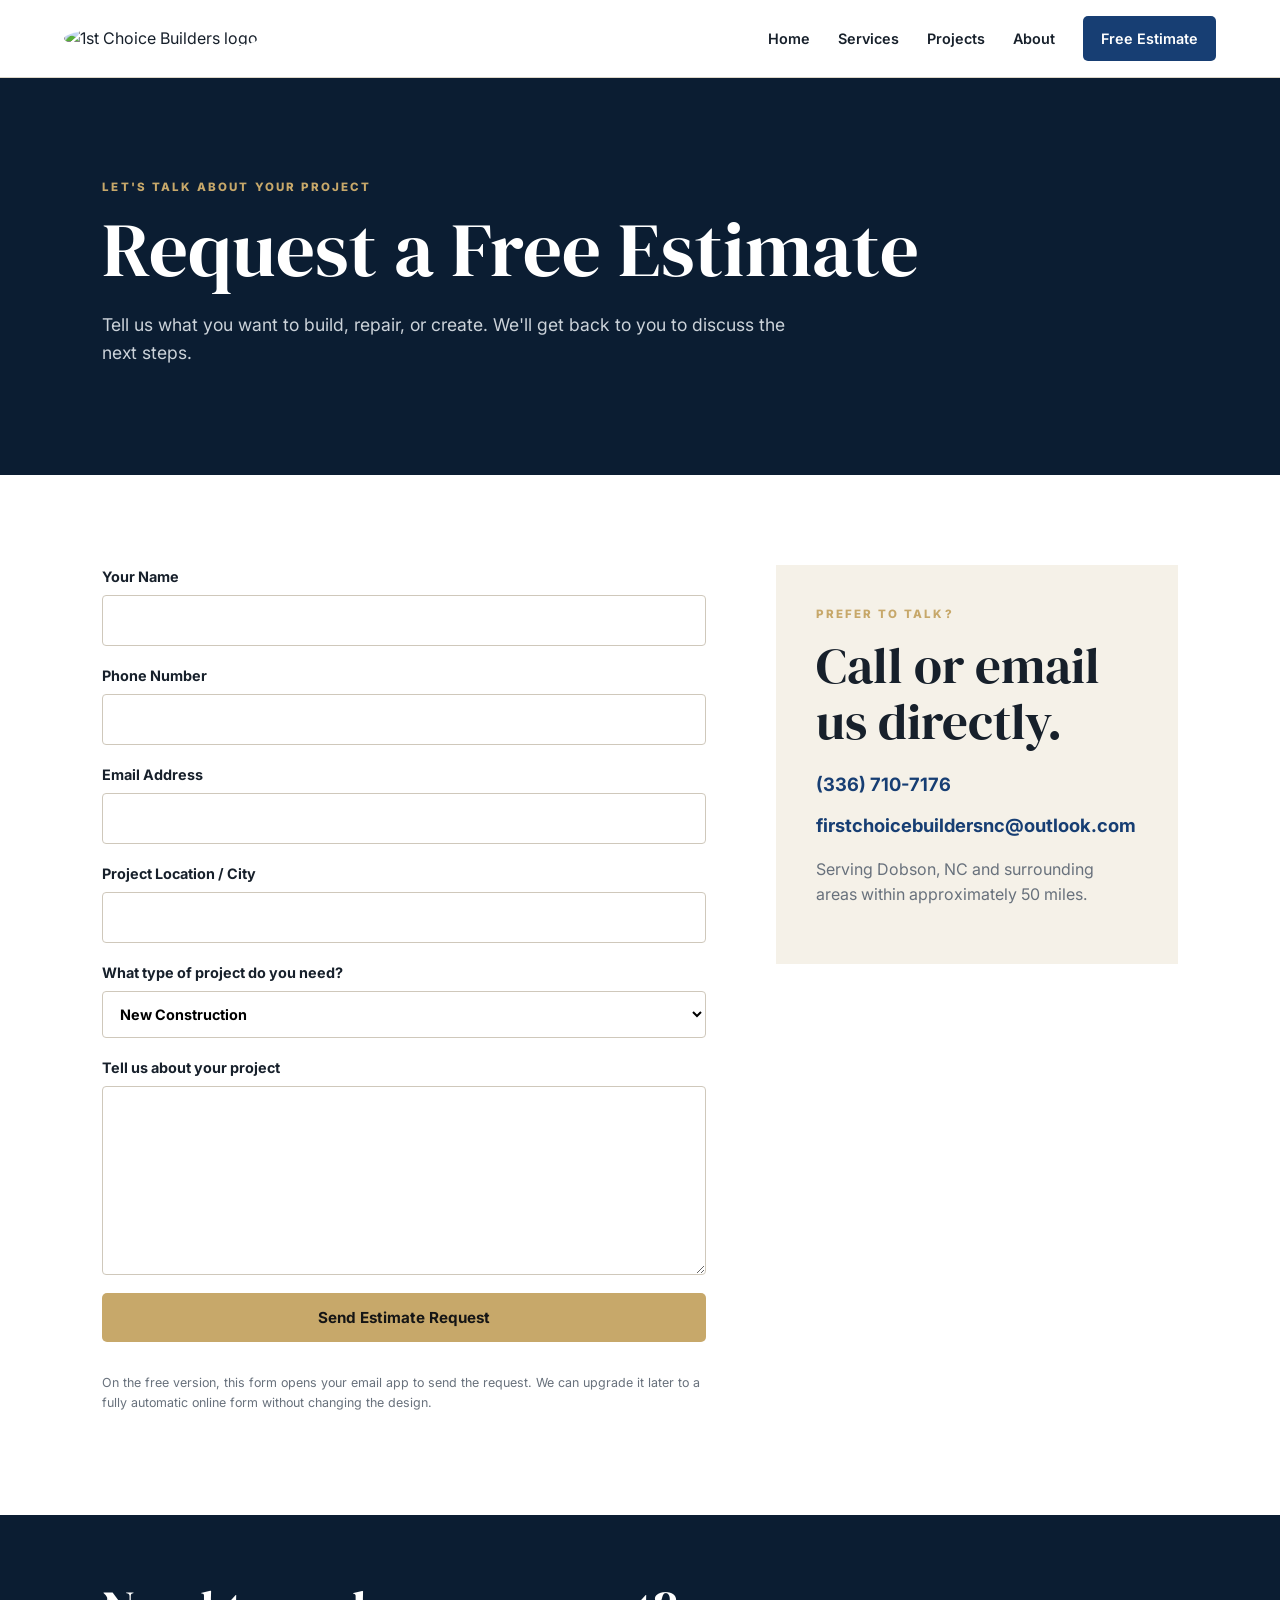
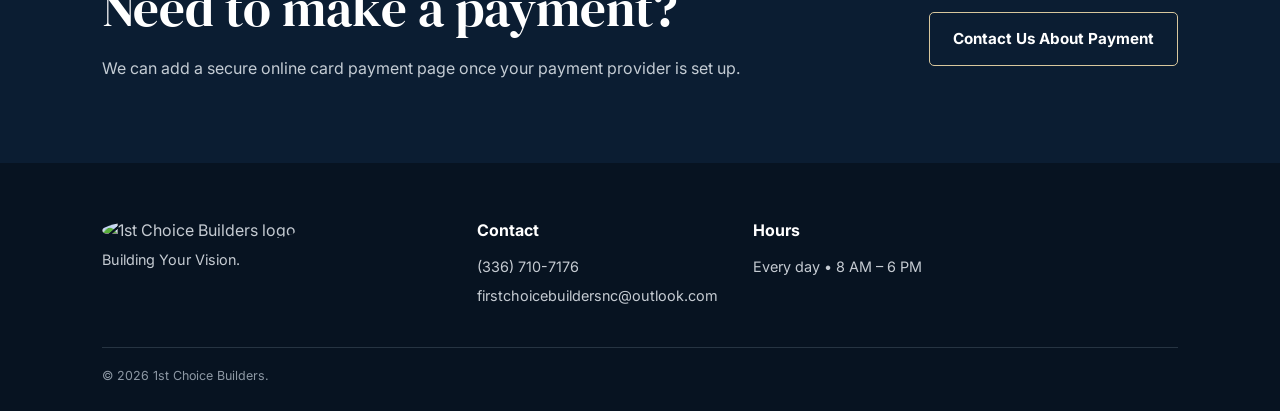
==== estimate.html @ 0dff6f92 "Add files via upload" ====
<!DOCTYPE html>
<html lang="en"><head><meta charset="UTF-8"><meta name="viewport" content="width=device-width, initial-scale=1.0"><title>Free Estimate | 1st Choice Builders</title><link rel="stylesheet" href="styles.css"></head>
<body>
<header class="site-header"><a class="brand" href="index.html"><img src="assets/logo.png" alt="1st Choice Builders logo"></a><button class="menu-toggle">☰</button><nav class="nav"><a href="index.html">Home</a><a href="services.html">Services</a><a href="projects.html">Projects</a><a href="about.html">About</a><a class="nav-cta" href="estimate.html">Free Estimate</a></nav></header>
<main>
<section class="page-hero"><p class="eyebrow">LET'S TALK ABOUT YOUR PROJECT</p><h1>Request a Free Estimate</h1><p>Tell us what you want to build, repair, or create. We'll get back to you to discuss the next steps.</p></section>
<section class="section form-section">
<form id="estimateForm" action="mailto:firstchoicebuildersnc@outlook.com" method="post" enctype="text/plain">
<label>Your Name<input type="text" name="Name" required></label>
<label>Phone Number<input type="tel" name="Phone" required></label>
<label>Email Address<input type="email" name="Email" required></label>
<label>Project Location / City<input type="text" name="Location"></label>
<label>What type of project do you need?<select name="Project Type"><option>New Construction</option><option>Deck or Porch</option><option>Building / Shed / Barn</option><option>Treehouse / Custom Build</option><option>Hardwood Flooring</option><option>Metal Roofing</option><option>Welding / Repair</option><option>Custom Tool / Knife / Axe</option><option>Other</option></select></label>
<label>Tell us about your project<textarea name="Project Details" rows="7" required></textarea></label>
<button class="button primary" type="submit">Send Estimate Request</button>
<p class="form-note">On the free version, this form opens your email app to send the request. We can upgrade it later to a fully automatic online form without changing the design.</p>
</form>
<div class="contact-box"><p class="eyebrow">PREFER TO TALK?</p><h2>Call or email us directly.</h2><a class="big-contact" href="tel:+13367107176">(336) 710-7176</a><a class="big-contact" href="mailto:firstchoicebuildersnc@outlook.com">firstchoicebuildersnc@outlook.com</a><p>Serving Dobson, NC and surrounding areas within approximately 50 miles.</p></div>
</section>
<section class="cta"><div><h2>Need to make a payment?</h2><p>We can add a secure online card payment page once your payment provider is set up.</p></div><a class="button secondary" href="mailto:firstchoicebuildersnc@outlook.com?subject=Payment%20Question">Contact Us About Payment</a></section>
</main>
<footer class="footer"><div><img src="assets/logo.png" alt="1st Choice Builders logo"><p>Building Your Vision.</p></div><div><h4>Contact</h4><a href="tel:+13367107176">(336) 710-7176</a><a href="mailto:firstchoicebuildersnc@outlook.com">firstchoicebuildersnc@outlook.com</a></div><div><h4>Hours</h4><p>Every day • 8 AM – 6 PM</p></div><div class="copyright">© 2026 1st Choice Builders.</div></footer><script src="script.js"></script></body></html>
---- styles.css ----
@import url('https://fonts.googleapis.com/css2?family=DM+Serif+Display&family=Inter:wght@400;500;600;700;800&display=swap');
:root{--navy:#0b1d32;--blue:#173e73;--gold:#c7a86a;--cream:#f5f1e8;--ink:#17202b;--muted:#68717c;--line:#ddd6c8}
*{box-sizing:border-box}html{scroll-behavior:smooth}body{margin:0;font-family:Inter,Arial,sans-serif;color:var(--ink);background:#fff;line-height:1.6}a{color:inherit;text-decoration:none}.site-header{height:78px;padding:10px 5vw;display:flex;align-items:center;justify-content:space-between;background:rgba(255,255,255,.97);border-bottom:1px solid var(--line);position:sticky;top:0;z-index:20}.brand img{height:58px;width:58px;object-fit:cover;border-radius:50%}.nav{display:flex;align-items:center;gap:28px;font-size:.9rem;font-weight:600}.nav a:hover{color:var(--blue)}.nav-cta{background:var(--blue);color:#fff!important;padding:11px 18px;border-radius:5px}.menu-toggle{display:none;border:0;background:none;font-size:1.8rem}.hero{min-height:650px;display:flex;align-items:center;position:relative;background-image:url('assets/treehouse-river.png');background-size:cover;background-position:center}.hero-overlay{position:absolute;inset:0;background:linear-gradient(90deg,rgba(5,17,29,.88),rgba(5,17,29,.35),rgba(5,17,29,.2))}.hero-content{position:relative;color:#fff;max-width:760px;margin-left:8vw;padding:70px 20px}.eyebrow{letter-spacing:.18em;font-size:.72rem;font-weight:800;text-transform:uppercase;color:var(--gold);margin:0 0 14px}.hero h1,.page-hero h1{font-family:"DM Serif Display",Georgia,serif;font-weight:400;font-size:clamp(3rem,7vw,6rem);line-height:1.02;margin:0 0 22px}.hero h1 span{color:#e2c98f}.hero-text{font-size:1.1rem;max-width:600px;color:#eee}.hero-buttons{display:flex;gap:14px;flex-wrap:wrap;margin-top:30px}.button{display:inline-block;padding:14px 23px;border-radius:5px;font-weight:700;border:1px solid transparent;cursor:pointer;font-family:inherit;font-size:.95rem}.primary{background:var(--gold);color:#151515}.primary:hover{filter:brightness(1.08)}.secondary{border-color:#d8c79d;color:#fff;background:transparent}.secondary:hover{background:rgba(255,255,255,.1)}.trust-strip{display:grid;grid-template-columns:repeat(3,1fr);background:var(--navy);color:#fff;padding:24px 8vw;gap:30px}.trust-strip div{display:flex;flex-direction:column}.trust-strip strong{font-size:1.05rem}.trust-strip span{font-size:.82rem;color:#b9c0c8}.section{padding:90px 8vw}.intro{display:grid;grid-template-columns:1fr 1.4fr;gap:70px;align-items:start}.section h2,.feature h2,.cta h2{font-family:"DM Serif Display",Georgia,serif;font-size:clamp(2.2rem,4vw,4rem);font-weight:400;line-height:1.1;margin:0 0 20px}.intro>p{font-size:1.1rem;color:var(--muted);max-width:700px}.section-heading{display:flex;justify-content:space-between;align-items:end;margin-bottom:30px}.text-link{font-weight:700;color:var(--blue)}.cards{display:grid;grid-template-columns:repeat(4,1fr);gap:18px}.card{border:1px solid var(--line);background:#fff;transition:.2s}.card:hover{transform:translateY(-4px);box-shadow:0 12px 30px rgba(0,0,0,.1)}.card-image{height:190px;background-size:cover;background-position:center}.card h3,.card p{margin-left:20px;margin-right:20px}.card h3{margin-top:18px;margin-bottom:5px}.card p{color:var(--muted);font-size:.9rem;margin-bottom:22px}.feature{display:grid;grid-template-columns:1.2fr 1fr;background:var(--cream)}.feature-image{min-height:520px;background-size:cover;background-position:center}.feature-copy{padding:90px 8vw}.feature-copy p:not(.eyebrow){color:var(--muted);font-size:1.05rem;margin-bottom:28px}.gallery-grid{display:grid;grid-template-columns:2fr 1fr 1fr;gap:16px}.gallery-grid img{width:100%;height:330px;object-fit:cover}.gallery-grid img:first-child{height:330px}.cta{padding:65px 8vw;background:var(--navy);color:#fff;display:flex;justify-content:space-between;align-items:center;gap:30px}.cta p:not(.eyebrow){color:#c4ccd4}.footer{background:#071321;color:#c5cbd2;padding:55px 8vw 25px;display:grid;grid-template-columns:2fr 1fr 1.3fr 1fr;gap:35px;position:relative}.footer img{width:75px;height:75px;border-radius:50%;object-fit:cover}.footer h4{color:#fff;margin:0 0 12px}.footer a,.footer p{display:block;margin:5px 0;font-size:.9rem}.copyright{grid-column:1/-1;border-top:1px solid #263442;padding-top:18px;font-size:.78rem;color:#8d98a4}.page-hero{background:var(--navy);color:#fff;padding:100px 8vw 90px}.page-hero h1{font-size:clamp(3rem,6vw,5.5rem);max-width:850px}.page-hero>p:last-child{max-width:700px;color:#cbd2d9;font-size:1.1rem}.service-list{padding-top:50px}.service-row{display:grid;grid-template-columns:1fr 1fr;gap:70px;align-items:center;padding:55px 0;border-bottom:1px solid var(--line)}.service-row.reverse .service-photo{order:2}.service-photo{height:360px;background-size:cover;background-position:center}.service-row h2{font-size:2.6rem}.service-row p:not(.eyebrow){color:var(--muted);font-size:1.05rem}.project-gallery{display:grid;grid-template-columns:repeat(2,1fr);gap:22px}.project-item{border:1px solid var(--line);background:#fff}.project-item.large{grid-column:1/-1}.project-item img{width:100%;height:330px;object-fit:cover;display:block}.project-item.large img{height:520px}.project-item h3,.project-item p{margin:12px 20px}.project-item p{color:var(--muted);font-size:.9rem;margin-bottom:20px}.about-grid{display:grid;grid-template-columns:1fr 1fr;gap:70px;align-items:center}.about-grid img{width:100%;max-height:600px;object-fit:cover}.about-grid p:not(.eyebrow){color:var(--muted);font-size:1.05rem}.values{display:grid;grid-template-columns:repeat(3,1fr);gap:20px;padding:70px 8vw;background:var(--cream)}.values>div{padding:28px;border:1px solid #ddd3c0}.values h3{margin-top:0}.values p{color:var(--muted)}.form-section{display:grid;grid-template-columns:1.2fr .8fr;gap:70px}.form-section form{display:flex;flex-direction:column;gap:18px}.form-section label{font-weight:700;font-size:.9rem}.form-section input,.form-section select,.form-section textarea{display:block;width:100%;margin-top:7px;padding:13px;border:1px solid #cfc8bb;border-radius:4px;font:inherit;background:#fff}.form-section textarea{resize:vertical}.form-note{font-size:.78rem;color:var(--muted)}.contact-box{background:var(--cream);padding:40px;height:max-content}.big-contact{display:block;font-size:1.15rem;font-weight:700;color:var(--blue);margin:12px 0}.contact-box p:last-child{color:var(--muted)}
@media(max-width:850px){.site-header{height:68px}.brand img{height:50px;width:50px}.menu-toggle{display:block}.nav{display:none;position:absolute;top:68px;left:0;right:0;background:#fff;padding:20px 6vw;flex-direction:column;align-items:stretch;gap:15px;border-bottom:1px solid var(--line)}.nav.open{display:flex}.nav-cta{text-align:center}.hero{min-height:610px}.hero-content{margin-left:0;padding:50px 7vw}.trust-strip{grid-template-columns:1fr;padding:24px 7vw;gap:15px}.section{padding:65px 7vw}.intro,.feature,.about-grid,.form-section{grid-template-columns:1fr;gap:35px}.cards{grid-template-columns:1fr 1fr}.feature-image{min-height:360px}.feature-copy{padding:65px 7vw}.gallery-grid{grid-template-columns:1fr}.gallery-grid img,.gallery-grid img:first-child{height:260px}.cta{padding:50px 7vw;flex-direction:column;align-items:flex-start}.footer{grid-template-columns:1fr 1fr;padding:45px 7vw 20px}.service-row{grid-template-columns:1fr;gap:25px}.service-row.reverse .service-photo{order:0}.service-photo{height:280px}.project-gallery{grid-template-columns:1fr}.project-item.large{grid-column:auto}.project-item.large img,.project-item img{height:280px}.values{grid-template-columns:1fr;padding:55px 7vw}.page-hero{padding:75px 7vw 65px}}
@media(max-width:500px){.cards{grid-template-columns:1fr}.footer{grid-template-columns:1fr}.hero h1{font-size:3.2rem}.section-heading{display:block}.section-heading .text-link{display:inline-block;margin-top:10px}}
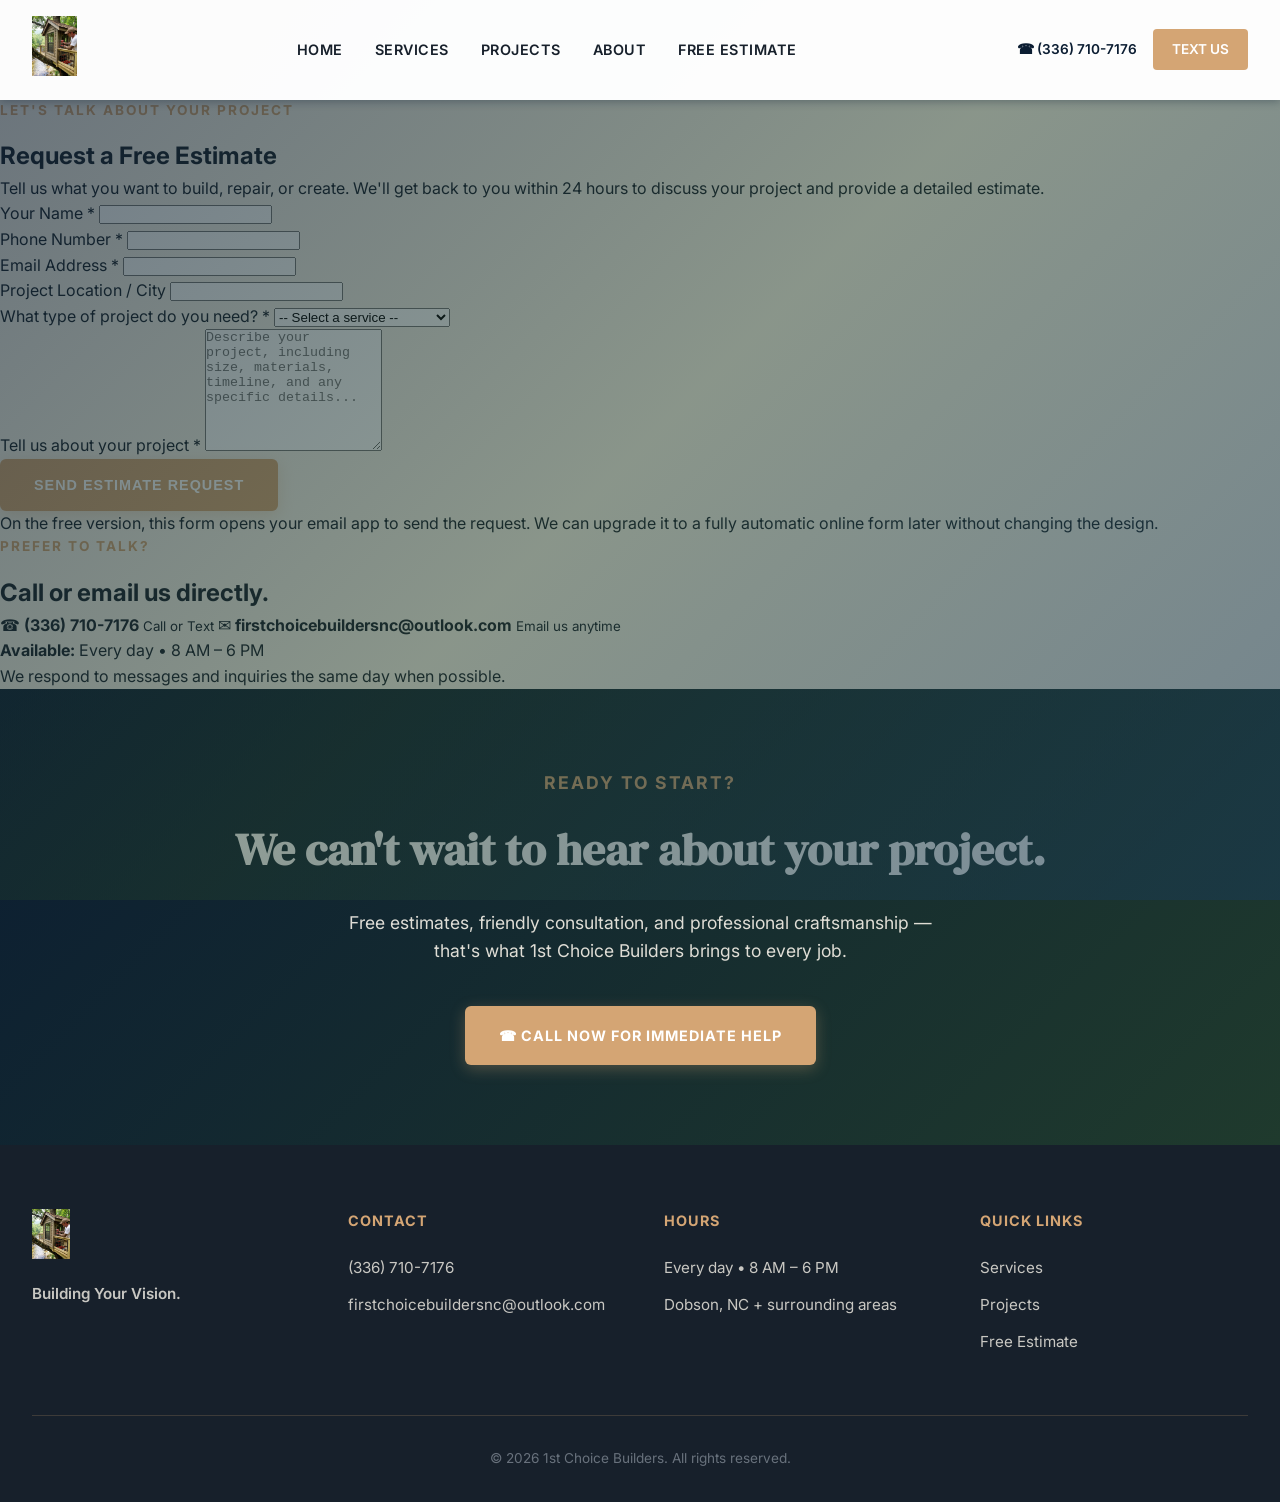
==== commit 6f10d3bc: "Redesign estimate form page with themed styling and improved UX" ====
--- a/estimate.html
+++ b/estimate.html
@@ -1,22 +1,174 @@
 <!DOCTYPE html>
-<html lang="en"><head><meta charset="UTF-8"><meta name="viewport" content="width=device-width, initial-scale=1.0"><title>Free Estimate | 1st Choice Builders</title><link rel="stylesheet" href="styles.css"></head>
+<html lang="en">
+<head>
+  <meta charset="UTF-8">
+  <meta name="viewport" content="width=device-width, initial-scale=1.0">
+  <title>Free Estimate | 1st Choice Builders</title>
+  <link rel="stylesheet" href="styles.css">
+</head>
+
 <body>
-<header class="site-header"><a class="brand" href="index.html"><img src="assets/logo.png" alt="1st Choice Builders logo"></a><button class="menu-toggle">☰</button><nav class="nav"><a href="index.html">Home</a><a href="services.html">Services</a><a href="projects.html">Projects</a><a href="about.html">About</a><a class="nav-cta" href="estimate.html">Free Estimate</a></nav></header>
-<main>
-<section class="page-hero"><p class="eyebrow">LET'S TALK ABOUT YOUR PROJECT</p><h1>Request a Free Estimate</h1><p>Tell us what you want to build, repair, or create. We'll get back to you to discuss the next steps.</p></section>
-<section class="section form-section">
-<form id="estimateForm" action="mailto:firstchoicebuildersnc@outlook.com" method="post" enctype="text/plain">
-<label>Your Name<input type="text" name="Name" required></label>
-<label>Phone Number<input type="tel" name="Phone" required></label>
-<label>Email Address<input type="email" name="Email" required></label>
-<label>Project Location / City<input type="text" name="Location"></label>
-<label>What type of project do you need?<select name="Project Type"><option>New Construction</option><option>Deck or Porch</option><option>Building / Shed / Barn</option><option>Treehouse / Custom Build</option><option>Hardwood Flooring</option><option>Metal Roofing</option><option>Welding / Repair</option><option>Custom Tool / Knife / Axe</option><option>Other</option></select></label>
-<label>Tell us about your project<textarea name="Project Details" rows="7" required></textarea></label>
-<button class="button primary" type="submit">Send Estimate Request</button>
-<p class="form-note">On the free version, this form opens your email app to send the request. We can upgrade it later to a fully automatic online form without changing the design.</p>
-</form>
-<div class="contact-box"><p class="eyebrow">PREFER TO TALK?</p><h2>Call or email us directly.</h2><a class="big-contact" href="tel:+13367107176">(336) 710-7176</a><a class="big-contact" href="mailto:firstchoicebuildersnc@outlook.com">firstchoicebuildersnc@outlook.com</a><p>Serving Dobson, NC and surrounding areas within approximately 50 miles.</p></div>
-</section>
-<section class="cta"><div><h2>Need to make a payment?</h2><p>We can add a secure online card payment page once your payment provider is set up.</p></div><a class="button secondary" href="mailto:firstchoicebuildersnc@outlook.com?subject=Payment%20Question">Contact Us About Payment</a></section>
-</main>
-<footer class="footer"><div><img src="assets/logo.png" alt="1st Choice Builders logo"><p>Building Your Vision.</p></div><div><h4>Contact</h4><a href="tel:+13367107176">(336) 710-7176</a><a href="mailto:firstchoicebuildersnc@outlook.com">firstchoicebuildersnc@outlook.com</a></div><div><h4>Hours</h4><p>Every day • 8 AM – 6 PM</p></div><div class="copyright">© 2026 1st Choice Builders.</div></footer><script src="script.js"></script></body></html>+
+  <!-- HEADER / NAVIGATION -->
+  <header class="site-header">
+    <a href="index.html" class="logo-link">
+      <img src="logo.png" alt="1st Choice Builders logo">
+    </a>
+
+    <nav class="main-nav">
+      <a href="index.html">HOME</a>
+      <a href="services.html">SERVICES</a>
+      <a href="projects.html">PROJECTS</a>
+      <a href="about.html">ABOUT</a>
+      <a href="estimate.html">FREE ESTIMATE</a>
+    </nav>
+
+    <div class="header-contact">
+      <a href="tel:3367107176">☎ (336) 710-7176</a>
+      <a href="sms:3367107176" class="header-button">TEXT US</a>
+    </div>
+  </header>
+
+  <main>
+
+    <!-- PAGE HERO -->
+    <section class="page-hero">
+      <div class="hero-overlay"></div>
+      <div class="page-hero-content">
+        <p class="section-label">LET'S TALK ABOUT YOUR PROJECT</p>
+        <h1>Request a Free Estimate</h1>
+        <p>Tell us what you want to build, repair, or create. We'll get back to you within 24 hours to discuss your project and provide a detailed estimate.</p>
+      </div>
+    </section>
+
+    <!-- FORM SECTION -->
+    <section class="estimate-section">
+
+      <div class="form-wrapper">
+        <form id="estimateForm" action="mailto:firstchoicebuildersnc@outlook.com" method="post" enctype="text/plain">
+
+          <div class="form-group">
+            <label for="name">Your Name *</label>
+            <input type="text" id="name" name="Name" required>
+          </div>
+
+          <div class="form-row">
+            <div class="form-group">
+              <label for="phone">Phone Number *</label>
+              <input type="tel" id="phone" name="Phone" required>
+            </div>
+            <div class="form-group">
+              <label for="email">Email Address *</label>
+              <input type="email" id="email" name="Email" required>
+            </div>
+          </div>
+
+          <div class="form-group">
+            <label for="location">Project Location / City</label>
+            <input type="text" id="location" name="Location">
+          </div>
+
+          <div class="form-group">
+            <label for="project-type">What type of project do you need? *</label>
+            <select id="project-type" name="Project Type" required>
+              <option value="">-- Select a service --</option>
+              <option value="New Construction">New Construction</option>
+              <option value="Deck or Porch">Deck or Porch</option>
+              <option value="Building / Shed / Barn">Building / Shed / Barn</option>
+              <option value="Treehouse / Custom Build">Treehouse / Custom Build</option>
+              <option value="Metal Roofing">Metal Roofing</option>
+              <option value="Hardwood Flooring">Hardwood Flooring</option>
+              <option value="Welding / Fabrication">Welding / Fabrication</option>
+              <option value="Repairs / Additions">Repairs / Additions</option>
+              <option value="Other">Other / Custom Project</option>
+            </select>
+          </div>
+
+          <div class="form-group">
+            <label for="details">Tell us about your project *</label>
+            <textarea id="details" name="Project Details" rows="8" placeholder="Describe your project, including size, materials, timeline, and any specific details..." required></textarea>
+          </div>
+
+          <button type="submit" class="button button-gold">SEND ESTIMATE REQUEST</button>
+
+          <p class="form-note">
+            On the free version, this form opens your email app to send the request. We can upgrade it to a fully automatic online form later without changing the design.
+          </p>
+
+        </form>
+      </div>
+
+      <!-- CONTACT ALTERNATIVE -->
+      <div class="contact-box">
+        <p class="section-label">PREFER TO TALK?</p>
+        <h2>Call or email us directly.</h2>
+        
+        <div class="contact-links">
+          <a href="tel:3367107176" class="contact-link">
+            <span class="contact-icon">☎</span>
+            <span class="contact-info">
+              <strong>(336) 710-7176</strong>
+              <small>Call or Text</small>
+            </span>
+          </a>
+
+          <a href="mailto:firstchoicebuildersnc@outlook.com" class="contact-link">
+            <span class="contact-icon">✉</span>
+            <span class="contact-info">
+              <strong>firstchoicebuildersnc@outlook.com</strong>
+              <small>Email us anytime</small>
+            </span>
+          </a>
+        </div>
+
+        <p class="contact-hours">
+          <strong>Available:</strong> Every day • 8 AM – 6 PM<br>
+          We respond to messages and inquiries the same day when possible.
+        </p>
+      </div>
+
+    </section>
+
+    <!-- CTA SECTION -->
+    <section class="cta-section">
+      <p class="section-label">READY TO START?</p>
+      <h2>We can't wait to hear about your project.</h2>
+      <p>Free estimates, friendly consultation, and professional craftsmanship — that's what 1st Choice Builders brings to every job.</p>
+      <a href="tel:3367107176" class="button button-gold">☎ CALL NOW FOR IMMEDIATE HELP</a>
+    </section>
+
+  </main>
+
+  <!-- FOOTER -->
+  <footer class="site-footer">
+    <div class="footer-brand">
+      <img src="logo.png" alt="1st Choice Builders logo">
+      <p>Building Your Vision.</p>
+    </div>
+
+    <div class="footer-contact">
+      <h3>CONTACT</h3>
+      <a href="tel:3367107176">(336) 710-7176</a>
+      <a href="mailto:firstchoicebuildersnc@outlook.com">firstchoicebuildersnc@outlook.com</a>
+    </div>
+
+    <div class="footer-hours">
+      <h3>HOURS</h3>
+      <p>Every day • 8 AM – 6 PM</p>
+      <p>Dobson, NC + surrounding areas</p>
+    </div>
+
+    <div class="footer-links">
+      <h3>QUICK LINKS</h3>
+      <a href="services.html">Services</a>
+      <a href="projects.html">Projects</a>
+      <a href="estimate.html">Free Estimate</a>
+    </div>
+
+    <div class="copyright">
+      © 2026 1st Choice Builders. All rights reserved.
+    </div>
+  </footer>
+
+</body>
+</html>
--- a/styles.css
+++ b/styles.css
@@ -1,5 +1,591 @@
-@import url('https://fonts.googleapis.com/css2?family=DM+Serif+Display&family=Inter:wght@400;500;600;700;800&display=swap');
-:root{--navy:#0b1d32;--blue:#173e73;--gold:#c7a86a;--cream:#f5f1e8;--ink:#17202b;--muted:#68717c;--line:#ddd6c8}
-*{box-sizing:border-box}html{scroll-behavior:smooth}body{margin:0;font-family:Inter,Arial,sans-serif;color:var(--ink);background:#fff;line-height:1.6}a{color:inherit;text-decoration:none}.site-header{height:78px;padding:10px 5vw;display:flex;align-items:center;justify-content:space-between;background:rgba(255,255,255,.97);border-bottom:1px solid var(--line);position:sticky;top:0;z-index:20}.brand img{height:58px;width:58px;object-fit:cover;border-radius:50%}.nav{display:flex;align-items:center;gap:28px;font-size:.9rem;font-weight:600}.nav a:hover{color:var(--blue)}.nav-cta{background:var(--blue);color:#fff!important;padding:11px 18px;border-radius:5px}.menu-toggle{display:none;border:0;background:none;font-size:1.8rem}.hero{min-height:650px;display:flex;align-items:center;position:relative;background-image:url('assets/treehouse-river.png');background-size:cover;background-position:center}.hero-overlay{position:absolute;inset:0;background:linear-gradient(90deg,rgba(5,17,29,.88),rgba(5,17,29,.35),rgba(5,17,29,.2))}.hero-content{position:relative;color:#fff;max-width:760px;margin-left:8vw;padding:70px 20px}.eyebrow{letter-spacing:.18em;font-size:.72rem;font-weight:800;text-transform:uppercase;color:var(--gold);margin:0 0 14px}.hero h1,.page-hero h1{font-family:"DM Serif Display",Georgia,serif;font-weight:400;font-size:clamp(3rem,7vw,6rem);line-height:1.02;margin:0 0 22px}.hero h1 span{color:#e2c98f}.hero-text{font-size:1.1rem;max-width:600px;color:#eee}.hero-buttons{display:flex;gap:14px;flex-wrap:wrap;margin-top:30px}.button{display:inline-block;padding:14px 23px;border-radius:5px;font-weight:700;border:1px solid transparent;cursor:pointer;font-family:inherit;font-size:.95rem}.primary{background:var(--gold);color:#151515}.primary:hover{filter:brightness(1.08)}.secondary{border-color:#d8c79d;color:#fff;background:transparent}.secondary:hover{background:rgba(255,255,255,.1)}.trust-strip{display:grid;grid-template-columns:repeat(3,1fr);background:var(--navy);color:#fff;padding:24px 8vw;gap:30px}.trust-strip div{display:flex;flex-direction:column}.trust-strip strong{font-size:1.05rem}.trust-strip span{font-size:.82rem;color:#b9c0c8}.section{padding:90px 8vw}.intro{display:grid;grid-template-columns:1fr 1.4fr;gap:70px;align-items:start}.section h2,.feature h2,.cta h2{font-family:"DM Serif Display",Georgia,serif;font-size:clamp(2.2rem,4vw,4rem);font-weight:400;line-height:1.1;margin:0 0 20px}.intro>p{font-size:1.1rem;color:var(--muted);max-width:700px}.section-heading{display:flex;justify-content:space-between;align-items:end;margin-bottom:30px}.text-link{font-weight:700;color:var(--blue)}.cards{display:grid;grid-template-columns:repeat(4,1fr);gap:18px}.card{border:1px solid var(--line);background:#fff;transition:.2s}.card:hover{transform:translateY(-4px);box-shadow:0 12px 30px rgba(0,0,0,.1)}.card-image{height:190px;background-size:cover;background-position:center}.card h3,.card p{margin-left:20px;margin-right:20px}.card h3{margin-top:18px;margin-bottom:5px}.card p{color:var(--muted);font-size:.9rem;margin-bottom:22px}.feature{display:grid;grid-template-columns:1.2fr 1fr;background:var(--cream)}.feature-image{min-height:520px;background-size:cover;background-position:center}.feature-copy{padding:90px 8vw}.feature-copy p:not(.eyebrow){color:var(--muted);font-size:1.05rem;margin-bottom:28px}.gallery-grid{display:grid;grid-template-columns:2fr 1fr 1fr;gap:16px}.gallery-grid img{width:100%;height:330px;object-fit:cover}.gallery-grid img:first-child{height:330px}.cta{padding:65px 8vw;background:var(--navy);color:#fff;display:flex;justify-content:space-between;align-items:center;gap:30px}.cta p:not(.eyebrow){color:#c4ccd4}.footer{background:#071321;color:#c5cbd2;padding:55px 8vw 25px;display:grid;grid-template-columns:2fr 1fr 1.3fr 1fr;gap:35px;position:relative}.footer img{width:75px;height:75px;border-radius:50%;object-fit:cover}.footer h4{color:#fff;margin:0 0 12px}.footer a,.footer p{display:block;margin:5px 0;font-size:.9rem}.copyright{grid-column:1/-1;border-top:1px solid #263442;padding-top:18px;font-size:.78rem;color:#8d98a4}.page-hero{background:var(--navy);color:#fff;padding:100px 8vw 90px}.page-hero h1{font-size:clamp(3rem,6vw,5.5rem);max-width:850px}.page-hero>p:last-child{max-width:700px;color:#cbd2d9;font-size:1.1rem}.service-list{padding-top:50px}.service-row{display:grid;grid-template-columns:1fr 1fr;gap:70px;align-items:center;padding:55px 0;border-bottom:1px solid var(--line)}.service-row.reverse .service-photo{order:2}.service-photo{height:360px;background-size:cover;background-position:center}.service-row h2{font-size:2.6rem}.service-row p:not(.eyebrow){color:var(--muted);font-size:1.05rem}.project-gallery{display:grid;grid-template-columns:repeat(2,1fr);gap:22px}.project-item{border:1px solid var(--line);background:#fff}.project-item.large{grid-column:1/-1}.project-item img{width:100%;height:330px;object-fit:cover;display:block}.project-item.large img{height:520px}.project-item h3,.project-item p{margin:12px 20px}.project-item p{color:var(--muted);font-size:.9rem;margin-bottom:20px}.about-grid{display:grid;grid-template-columns:1fr 1fr;gap:70px;align-items:center}.about-grid img{width:100%;max-height:600px;object-fit:cover}.about-grid p:not(.eyebrow){color:var(--muted);font-size:1.05rem}.values{display:grid;grid-template-columns:repeat(3,1fr);gap:20px;padding:70px 8vw;background:var(--cream)}.values>div{padding:28px;border:1px solid #ddd3c0}.values h3{margin-top:0}.values p{color:var(--muted)}.form-section{display:grid;grid-template-columns:1.2fr .8fr;gap:70px}.form-section form{display:flex;flex-direction:column;gap:18px}.form-section label{font-weight:700;font-size:.9rem}.form-section input,.form-section select,.form-section textarea{display:block;width:100%;margin-top:7px;padding:13px;border:1px solid #cfc8bb;border-radius:4px;font:inherit;background:#fff}.form-section textarea{resize:vertical}.form-note{font-size:.78rem;color:var(--muted)}.contact-box{background:var(--cream);padding:40px;height:max-content}.big-contact{display:block;font-size:1.15rem;font-weight:700;color:var(--blue);margin:12px 0}.contact-box p:last-child{color:var(--muted)}
-@media(max-width:850px){.site-header{height:68px}.brand img{height:50px;width:50px}.menu-toggle{display:block}.nav{display:none;position:absolute;top:68px;left:0;right:0;background:#fff;padding:20px 6vw;flex-direction:column;align-items:stretch;gap:15px;border-bottom:1px solid var(--line)}.nav.open{display:flex}.nav-cta{text-align:center}.hero{min-height:610px}.hero-content{margin-left:0;padding:50px 7vw}.trust-strip{grid-template-columns:1fr;padding:24px 7vw;gap:15px}.section{padding:65px 7vw}.intro,.feature,.about-grid,.form-section{grid-template-columns:1fr;gap:35px}.cards{grid-template-columns:1fr 1fr}.feature-image{min-height:360px}.feature-copy{padding:65px 7vw}.gallery-grid{grid-template-columns:1fr}.gallery-grid img,.gallery-grid img:first-child{height:260px}.cta{padding:50px 7vw;flex-direction:column;align-items:flex-start}.footer{grid-template-columns:1fr 1fr;padding:45px 7vw 20px}.service-row{grid-template-columns:1fr;gap:25px}.service-row.reverse .service-photo{order:0}.service-photo{height:280px}.project-gallery{grid-template-columns:1fr}.project-item.large{grid-column:auto}.project-item.large img,.project-item img{height:280px}.values{grid-template-columns:1fr;padding:55px 7vw}.page-hero{padding:75px 7vw 65px}}
-@media(max-width:500px){.cards{grid-template-columns:1fr}.footer{grid-template-columns:1fr}.hero h1{font-size:3.2rem}.section-heading{display:block}.section-heading .text-link{display:inline-block;margin-top:10px}}
+@import url('https://fonts.googleapis.com/css2?family=DM+Serif+Display:wght@400;700&family=Inter:wght@400;500;600;700;800&display=swap');
+
+/* COLOR PALETTE - Matched to treehouse image */
+:root {
+  --navy: #0b1d32;
+  --blue: #1a3a52;
+  --gold: #d4a574;
+  --bronze: #8b6f47;
+  --cream: #f5f1e8;
+  --dark-green: #2d4a3a;
+  --forest-green: #1f3a2d;
+  --ink: #17202b;
+  --muted: #68717c;
+  --line: #ddd6c8;
+  --shadow-dark: rgba(11, 29, 50, 0.3);
+}
+
+/* RESET & BASE */
+* {
+  box-sizing: border-box;
+  margin: 0;
+  padding: 0;
+}
+
+html {
+  scroll-behavior: smooth;
+}
+
+body {
+  font-family: 'Inter', Arial, sans-serif;
+  color: var(--ink);
+  background: var(--cream);
+  line-height: 1.6;
+}
+
+a {
+  color: inherit;
+  text-decoration: none;
+  transition: all 0.3s ease;
+}
+
+/* HEADER / NAVIGATION */
+.site-header {
+  display: flex;
+  justify-content: space-between;
+  align-items: center;
+  padding: 1rem 2rem;
+  background: rgba(255, 255, 255, 0.98);
+  box-shadow: 0 2px 8px var(--shadow-dark);
+  position: sticky;
+  top: 0;
+  z-index: 100;
+}
+
+.logo-link img {
+  height: 60px;
+  width: auto;
+}
+
+.main-nav {
+  display: flex;
+  gap: 2rem;
+  align-items: center;
+}
+
+.main-nav a {
+  font-weight: 600;
+  font-size: 0.9rem;
+  letter-spacing: 0.5px;
+  color: var(--ink);
+  text-transform: uppercase;
+  position: relative;
+}
+
+.main-nav a:hover {
+  color: var(--gold);
+}
+
+.main-nav a:hover::after {
+  content: '';
+  position: absolute;
+  bottom: -5px;
+  left: 0;
+  width: 100%;
+  height: 2px;
+  background: var(--gold);
+}
+
+.header-contact {
+  display: flex;
+  gap: 1rem;
+  align-items: center;
+}
+
+.header-contact a {
+  font-weight: 600;
+  font-size: 0.85rem;
+  color: var(--navy);
+}
+
+.header-button {
+  background: var(--gold);
+  color: white !important;
+  padding: 0.6rem 1.2rem;
+  border-radius: 4px;
+  font-weight: 700;
+  text-transform: uppercase;
+}
+
+.header-button:hover {
+  background: var(--bronze);
+  transform: translateY(-2px);
+  box-shadow: 0 4px 12px rgba(212, 165, 116, 0.3);
+}
+
+/* HERO SECTION */
+.hero {
+  position: relative;
+  height: 100vh;
+  min-height: 600px;
+  background-image: url('treehouse-project.png');
+  background-size: cover;
+  background-position: center;
+  background-attachment: fixed;
+  display: flex;
+  align-items: center;
+  justify-content: center;
+  overflow: hidden;
+}
+
+.hero-overlay {
+  position: absolute;
+  top: 0;
+  left: 0;
+  right: 0;
+  bottom: 0;
+  background: linear-gradient(135deg, rgba(11, 29, 50, 0.6) 0%, rgba(31, 58, 45, 0.5) 50%, rgba(26, 58, 82, 0.6) 100%);
+  z-index: 1;
+}
+
+.hero-content {
+  position: relative;
+  z-index: 2;
+  text-align: center;
+  color: white;
+  max-width: 800px;
+  padding: 2rem;
+}
+
+.location {
+  font-size: 0.95rem;
+  font-weight: 600;
+  letter-spacing: 2px;
+  text-transform: uppercase;
+  color: var(--gold);
+  margin-bottom: 1.5rem;
+  text-shadow: 0 2px 4px var(--shadow-dark);
+}
+
+.hero h1 {
+  font-family: 'DM Serif Display', serif;
+  font-size: 4.5rem;
+  line-height: 1.1;
+  font-weight: 700;
+  margin-bottom: 1.5rem;
+  text-shadow: 0 4px 8px var(--shadow-dark);
+  letter-spacing: -1px;
+}
+
+.hero-description {
+  font-size: 1.2rem;
+  line-height: 1.8;
+  margin-bottom: 2.5rem;
+  color: rgba(245, 241, 232, 0.95);
+  text-shadow: 0 2px 4px var(--shadow-dark);
+  max-width: 600px;
+  margin-left: auto;
+  margin-right: auto;
+}
+
+.hero-buttons {
+  display: flex;
+  gap: 1.5rem;
+  justify-content: center;
+  flex-wrap: wrap;
+}
+
+/* BUTTONS */
+.button {
+  padding: 1rem 2rem;
+  border-radius: 6px;
+  font-weight: 700;
+  text-transform: uppercase;
+  font-size: 0.9rem;
+  letter-spacing: 1px;
+  border: 2px solid transparent;
+  cursor: pointer;
+  transition: all 0.3s ease;
+  display: inline-block;
+  text-align: center;
+}
+
+.button-gold {
+  background: var(--gold);
+  color: white;
+  box-shadow: 0 4px 15px rgba(212, 165, 116, 0.3);
+}
+
+.button-gold:hover {
+  background: var(--bronze);
+  transform: translateY(-3px);
+  box-shadow: 0 8px 20px rgba(212, 165, 116, 0.4);
+}
+
+.button-outline {
+  background: transparent;
+  color: white;
+  border-color: var(--gold);
+}
+
+.button-outline:hover {
+  background: var(--gold);
+  color: white;
+  transform: translateY(-3px);
+  box-shadow: 0 8px 20px rgba(212, 165, 116, 0.4);
+}
+
+/* INTRO SECTION */
+.intro-section {
+  display: grid;
+  grid-template-columns: 1fr 1fr;
+  gap: 4rem;
+  padding: 6rem 3rem;
+  background: white;
+  max-width: 1400px;
+  margin: 0 auto;
+  align-items: start;
+}
+
+.intro-text {
+  padding: 2rem 0;
+}
+
+.section-label {
+  font-size: 0.85rem;
+  font-weight: 700;
+  letter-spacing: 2px;
+  text-transform: uppercase;
+  color: var(--gold);
+  margin-bottom: 1rem;
+}
+
+.intro-text h2 {
+  font-family: 'DM Serif Display', serif;
+  font-size: 2.8rem;
+  margin-bottom: 1.5rem;
+  color: var(--navy);
+  line-height: 1.2;
+}
+
+.intro-text p {
+  font-size: 1.1rem;
+  line-height: 1.8;
+  color: var(--muted);
+  margin-bottom: 2rem;
+}
+
+.text-link {
+  font-weight: 700;
+  color: var(--gold);
+  text-transform: uppercase;
+  font-size: 0.9rem;
+  letter-spacing: 1px;
+  display: inline-block;
+  border-bottom: 2px solid var(--gold);
+  padding-bottom: 3px;
+}
+
+.text-link:hover {
+  color: var(--bronze);
+  border-color: var(--bronze);
+}
+
+/* SERVICE CARDS */
+.services-preview {
+  padding: 3rem 0;
+}
+
+.services-preview .section-label {
+  display: block;
+  margin-bottom: 2rem;
+}
+
+.service-grid {
+  display: grid;
+  grid-template-columns: repeat(3, 1fr);
+  gap: 2rem;
+}
+
+.service-card {
+  background: var(--cream);
+  padding: 2rem;
+  border-radius: 8px;
+  border: 2px solid var(--line);
+  text-align: center;
+  transition: all 0.3s ease;
+  cursor: pointer;
+}
+
+.service-card:hover {
+  border-color: var(--gold);
+  background: white;
+  transform: translateY(-5px);
+  box-shadow: 0 8px 20px rgba(212, 165, 116, 0.2);
+}
+
+.service-icon {
+  font-size: 2.5rem;
+  margin-bottom: 1rem;
+  color: var(--gold);
+}
+
+.service-card h3 {
+  font-family: 'DM Serif Display', serif;
+  font-size: 1.4rem;
+  color: var(--navy);
+  margin-bottom: 0.8rem;
+}
+
+.service-card p {
+  color: var(--muted);
+  font-size: 0.95rem;
+  line-height: 1.6;
+}
+
+/* PROJECTS SECTION */
+.projects-section {
+  padding: 6rem 3rem;
+  background: var(--cream);
+  max-width: 1400px;
+  margin: 0 auto;
+}
+
+.section-heading {
+  display: grid;
+  grid-template-columns: 1fr auto;
+  align-items: center;
+  margin-bottom: 3rem;
+  gap: 2rem;
+}
+
+.section-heading h2 {
+  font-family: 'DM Serif Display', serif;
+  font-size: 2.8rem;
+  color: var(--navy);
+}
+
+.project-grid {
+  display: grid;
+  grid-template-columns: repeat(2, 1fr);
+  gap: 2rem;
+}
+
+.project-card {
+  position: relative;
+  height: 400px;
+  overflow: hidden;
+  border-radius: 8px;
+  cursor: pointer;
+  display: flex;
+  align-items: flex-end;
+  justify-content: flex-start;
+  transition: all 0.3s ease;
+}
+
+.project-card img {
+  position: absolute;
+  width: 100%;
+  height: 100%;
+  object-fit: cover;
+  transition: transform 0.3s ease;
+}
+
+.project-card:hover img {
+  transform: scale(1.05);
+}
+
+.project-title {
+  position: relative;
+  z-index: 10;
+  background: linear-gradient(to top, rgba(11, 29, 50, 0.9) 0%, transparent 100%);
+  color: white;
+  padding: 2rem;
+  width: 100%;
+  font-family: 'DM Serif Display', serif;
+  font-size: 1.8rem;
+  font-weight: 700;
+  transition: padding 0.3s ease;
+}
+
+.project-card:hover .project-title {
+  padding: 2.5rem;
+}
+
+/* CTA SECTION */
+.cta-section {
+  background: linear-gradient(135deg, var(--navy) 0%, var(--forest-green) 100%);
+  color: white;
+  padding: 5rem 2rem;
+  text-align: center;
+  max-width: 100%;
+}
+
+.cta-section .section-label {
+  color: var(--gold);
+  display: block;
+  margin-bottom: 1rem;
+}
+
+.cta-section h2 {
+  font-family: 'DM Serif Display', serif;
+  font-size: 2.8rem;
+  margin-bottom: 1.5rem;
+}
+
+.cta-section p {
+  font-size: 1.1rem;
+  margin-bottom: 2.5rem;
+  max-width: 600px;
+  margin-left: auto;
+  margin-right: auto;
+  color: rgba(245, 241, 232, 0.9);
+}
+
+/* FOOTER */
+.site-footer {
+  background: var(--ink);
+  color: white;
+  padding: 4rem 2rem 2rem;
+  display: grid;
+  grid-template-columns: repeat(4, 1fr);
+  gap: 3rem;
+  max-width: 100%;
+}
+
+.footer-brand img {
+  height: 50px;
+  margin-bottom: 1rem;
+}
+
+.footer-brand p {
+  color: var(--gold);
+  font-weight: 600;
+}
+
+.site-footer h3 {
+  font-weight: 700;
+  font-size: 0.9rem;
+  text-transform: uppercase;
+  letter-spacing: 1px;
+  margin-bottom: 1.5rem;
+  color: var(--gold);
+}
+
+.site-footer a {
+  display: block;
+  color: rgba(245, 241, 232, 0.8);
+  margin-bottom: 0.8rem;
+  font-size: 0.95rem;
+}
+
+.site-footer a:hover {
+  color: var(--gold);
+}
+
+.site-footer p {
+  color: rgba(245, 241, 232, 0.8);
+  font-size: 0.95rem;
+  margin-bottom: 0.8rem;
+}
+
+.copyright {
+  grid-column: 1 / -1;
+  border-top: 1px solid rgba(212, 165, 116, 0.2);
+  padding-top: 2rem;
+  text-align: center;
+  color: var(--muted);
+  font-size: 0.85rem;
+}
+
+/* RESPONSIVE DESIGN */
+@media (max-width: 1024px) {
+  .intro-section,
+  .projects-section {
+    grid-template-columns: 1fr;
+    padding: 4rem 2rem;
+  }
+
+  .service-grid {
+    grid-template-columns: repeat(2, 1fr);
+  }
+
+  .project-grid {
+    grid-template-columns: 1fr;
+  }
+
+  .site-footer {
+    grid-template-columns: repeat(2, 1fr);
+  }
+
+  .hero h1 {
+    font-size: 3.5rem;
+  }
+}
+
+@media (max-width: 768px) {
+  .main-nav {
+    gap: 1rem;
+  }
+
+  .main-nav a {
+    font-size: 0.8rem;
+  }
+
+  .header-contact {
+    flex-direction: column;
+    gap: 0.5rem;
+  }
+
+  .hero-buttons {
+    flex-direction: column;
+    gap: 1rem;
+  }
+
+  .button {
+    width: 100%;
+  }
+
+  .service-grid {
+    grid-template-columns: 1fr;
+  }
+
+  .hero h1 {
+    font-size: 2.8rem;
+  }
+
+  .section-heading {
+    grid-template-columns: 1fr;
+  }
+
+  .cta-section h2,
+  .intro-text h2 {
+    font-size: 2rem;
+  }
+
+  .site-footer {
+    grid-template-columns: 1fr;
+  }
+}
+
+@media (max-width: 500px) {
+  .site-header {
+    padding: 1rem;
+    flex-wrap: wrap;
+  }
+
+  .main-nav {
+    order: 3;
+    width: 100%;
+    margin-top: 1rem;
+    flex-direction: column;
+    gap: 0.5rem;
+  }
+
+  .hero h1 {
+    font-size: 2rem;
+  }
+
+  .hero-description {
+    font-size: 1rem;
+  }
+
+  .location {
+    font-size: 0.8rem;
+  }
+
+  .button {
+    font-size: 0.8rem;
+    padding: 0.8rem 1.5rem;
+  }
+}
